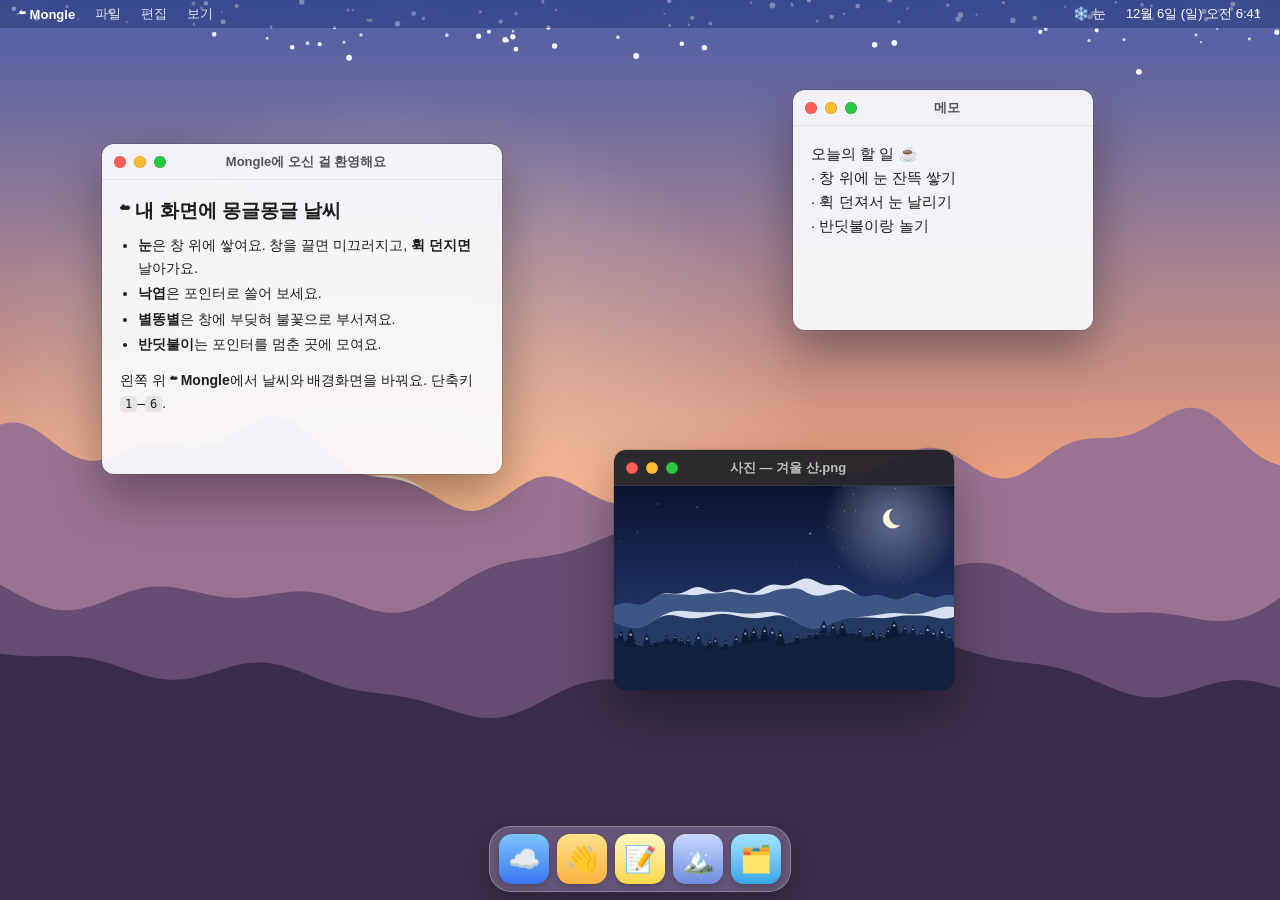
==== play/index.html @ 0a2ac323 "소개 사이트 추가, 웹 데모를 /play로 이동 - 랜딩 페이지: 라이브 데모, 효과 카드 애니메이션, 배경화면 갤러리, 설치 방법, FAQ - 배경화면 코드를 play/scene" ====
<!DOCTYPE html>
<html lang="ko">
<head>
  <meta charset="UTF-8" />
  <meta name="viewport" content="width=device-width, initial-scale=1, viewport-fit=cover" />
  <title>Mongle — 내 화면에 몽글몽글 날씨</title>
  <meta name="description" content="창 위에 쌓이는 눈, 포인터로 쓸리는 낙엽, 부서지는 별똥별. 브라우저에서 바로 즐기는 데스크탑 날씨." />
  <link rel="stylesheet" href="style.css" />
</head>
<body>
  <canvas id="wallpaper"></canvas>
  <div id="desktop">
    <div id="ground"></div>
  </div>

  <div id="dock"></div>

  <canvas id="fx"></canvas>

  <header id="menubar">
    <button id="logo" class="mb-item mb-strong" aria-haspopup="true">☁︎ Mongle</button>
    <span class="mb-item mb-dim">파일</span>
    <span class="mb-item mb-dim">편집</span>
    <span class="mb-item mb-dim">보기</span>
    <div class="mb-spacer"></div>
    <button id="mb-effect" class="mb-item" title="날씨 바꾸기"></button>
    <span id="clock" class="mb-item"></span>
  </header>

  <section id="panel" hidden>
    <h3>날씨</h3>
    <div id="effects" class="grid-effects"></div>
    <h3>배경화면</h3>
    <div id="scenes" class="grid-scenes"></div>
    <h3>세기</h3>
    <input id="intensity" type="range" min="0.3" max="2" step="0.1" value="1" />
    <div class="panel-actions">
      <button id="add-win">창 추가</button>
      <button id="clear-all">모두 치우기</button>
    </div>
    <p class="hint">단축키: 1–6 효과 · 0 일시 정지 · N 창 추가</p>
  </section>

  <script src="scenes.js"></script>
  <script src="app.js"></script>
</body>
</html>
---- play/style.css ----
* { box-sizing: border-box; }
html, body {
  margin: 0; height: 100%; overflow: hidden;
  font-family: -apple-system, BlinkMacSystemFont, "Apple SD Gothic Neo", "Pretendard", "Segoe UI", "Malgun Gothic", sans-serif;
  background: #0b1022; color: #1d1d1f;
  -webkit-font-smoothing: antialiased;
  user-select: none;
}
button { font: inherit; cursor: pointer; }

#wallpaper, #fx { position: fixed; inset: 0; width: 100vw; height: 100vh; display: block; }
#wallpaper { z-index: 0; }
#fx { z-index: 9000; pointer-events: none; }
#desktop { position: fixed; inset: 0; z-index: 1; }
#ground { position: absolute; left: 0; right: 0; bottom: 0; height: 0; z-index: 2; }

canvas.pile { position: absolute; left: 0; bottom: 100%; pointer-events: none; display: block; }

/* ---------- menu bar ---------- */
#menubar {
  position: fixed; top: 0; left: 0; right: 0; height: 28px; z-index: 9500;
  display: flex; align-items: center; gap: 2px; padding: 0 10px;
  background: rgba(20, 22, 35, .28);
  backdrop-filter: blur(22px) saturate(160%); -webkit-backdrop-filter: blur(22px) saturate(160%);
  color: #fff; font-size: 13px;
}
.mb-item { background: none; border: 0; color: inherit; padding: 3px 9px; border-radius: 5px; white-space: nowrap; }
button.mb-item:hover, button.mb-item.open { background: rgba(255,255,255,.18); }
.mb-strong { font-weight: 700; }
.mb-dim { opacity: .85; }
.mb-spacer { flex: 1; }
@media (max-width: 600px) { .mb-dim { display: none; } }

/* ---------- panel ---------- */
#panel {
  position: fixed; top: 34px; left: 8px; z-index: 9600; width: 372px; max-width: calc(100vw - 16px);
  max-height: calc(100vh - 44px); overflow: auto;
  padding: 14px 16px 12px; border-radius: 14px;
  background: rgba(28, 30, 44, .72); color: #fff;
  backdrop-filter: blur(30px) saturate(170%); -webkit-backdrop-filter: blur(30px) saturate(170%);
  border: 1px solid rgba(255,255,255,.14);
  box-shadow: 0 20px 60px rgba(0,0,0,.45);
}
#panel[hidden] { display: none; }
#panel h3 { margin: 4px 0 8px; font-size: 12px; font-weight: 600; opacity: .7; letter-spacing: .02em; }
#panel h3:not(:first-child) { margin-top: 14px; }

.grid-effects { display: grid; grid-template-columns: repeat(4, 1fr); gap: 6px; }
.grid-effects button {
  display: flex; flex-direction: column; align-items: center; gap: 3px;
  padding: 9px 4px 7px; border-radius: 10px; border: 1px solid rgba(255,255,255,.08);
  background: rgba(255,255,255,.07); color: #fff; font-size: 11.5px;
}
.grid-effects button span { font-size: 21px; line-height: 1; }
.grid-effects button:hover { background: rgba(255,255,255,.14); }
.grid-effects button.active { background: #3a78f2; border-color: #6b9bff; }

.grid-scenes { display: grid; grid-template-columns: repeat(3, 1fr); gap: 8px; }
.grid-scenes button { padding: 0; border: 2px solid transparent; border-radius: 9px; background: none; color: #fff; overflow: hidden; position: relative; }
.grid-scenes button canvas { display: block; width: 100%; aspect-ratio: 16/10; }
.grid-scenes button em {
  position: absolute; left: 0; right: 0; bottom: 0; padding: 10px 6px 4px; font-style: normal; font-size: 11px; text-align: left;
  background: linear-gradient(transparent, rgba(0,0,0,.55));
}
.grid-scenes button.active { border-color: #6b9bff; }

#intensity { width: 100%; accent-color: #3a78f2; }
.panel-actions { display: flex; gap: 8px; margin-top: 12px; }
.panel-actions button {
  flex: 1; padding: 8px; border-radius: 9px; border: 1px solid rgba(255,255,255,.12);
  background: rgba(255,255,255,.1); color: #fff; font-size: 13px;
}
.panel-actions button:hover { background: rgba(255,255,255,.18); }
.hint { margin: 10px 0 0; font-size: 11px; opacity: .55; }

/* ---------- windows ---------- */
.win {
  position: absolute; left: 0; top: 0;
  background: rgba(250, 250, 252, .94);
  border-radius: 12px;
  box-shadow: 0 0 0 .5px rgba(0,0,0,.25), 0 22px 50px rgba(0,0,0,.35);
  display: flex; flex-direction: column;
  will-change: transform;
}
.win.dark { background: rgba(32, 33, 40, .94); color: #eee; }
.titlebar {
  height: 36px; flex: none; display: flex; align-items: center; gap: 8px; padding: 0 12px;
  cursor: grab; touch-action: none;
  border-bottom: 1px solid rgba(0,0,0,.07);
}
.win.dark .titlebar { border-bottom-color: rgba(255,255,255,.06); }
.win.dragging .titlebar { cursor: grabbing; }
.lights { display: flex; gap: 8px; }
.lights i { width: 12px; height: 12px; border-radius: 50%; display: block; box-shadow: inset 0 0 0 .5px rgba(0,0,0,.2); }
.lights i:nth-child(1) { background: #ff5f57; cursor: pointer; }
.lights i:nth-child(2) { background: #febc2e; }
.lights i:nth-child(3) { background: #28c840; }
.titlebar .title { flex: 1; text-align: center; font-size: 13px; font-weight: 600; opacity: .75; margin-right: 52px; white-space: nowrap; overflow: hidden; text-overflow: ellipsis; }
.win-content { flex: 1; overflow: auto; padding: 16px 18px; font-size: 14px; line-height: 1.6; border-radius: 0 0 12px 12px; user-select: text; }
.win-content h2 { margin: 0 0 8px; font-size: 19px; }
.win-content ul { margin: 6px 0; padding-left: 18px; }
.win-content li { margin: 3px 0; }
.win-content kbd { font: 12px ui-monospace, Menlo, monospace; padding: 1px 5px; border-radius: 4px; background: rgba(0,0,0,.07); }
.note { outline: none; min-height: 100%; font-size: 15px; }
.photo { position: absolute; inset: 36px 0 0 0; border-radius: 0 0 12px 12px; overflow: hidden; }
.photo canvas { width: 100%; height: 100%; display: block; }
.empty { display: grid; place-items: center; height: 100%; opacity: .45; font-size: 13px; }

/* ---------- dock ---------- */
#dock {
  position: fixed; left: 50%; bottom: 8px; transform: translateX(-50%); z-index: 5000;
  display: flex; gap: 8px; padding: 7px 9px; border-radius: 22px;
  background: rgba(255,255,255,.2);
  backdrop-filter: blur(24px) saturate(170%); -webkit-backdrop-filter: blur(24px) saturate(170%);
  border: 1px solid rgba(255,255,255,.28);
  box-shadow: 0 10px 30px rgba(0,0,0,.25);
}
#dock button {
  width: 50px; height: 50px; border-radius: 13px; border: 0; font-size: 26px;
  display: grid; place-items: center; transition: transform .15s;
  box-shadow: 0 2px 6px rgba(0,0,0,.2);
}
#dock button:hover { transform: translateY(-6px) scale(1.08); }
@media (max-width: 600px) { #dock button { width: 42px; height: 42px; font-size: 22px; } }

/* ---------- inside the Mac app: transparent overlay only ---------- */
html.native, html.native body { background: transparent; }
html.native #menubar, html.native #panel, html.native #dock,
html.native #desktop, html.native #wallpaper { display: none; }
#piles { position: fixed; inset: 0; width: 100vw; height: 100vh; z-index: 8999; pointer-events: none; }
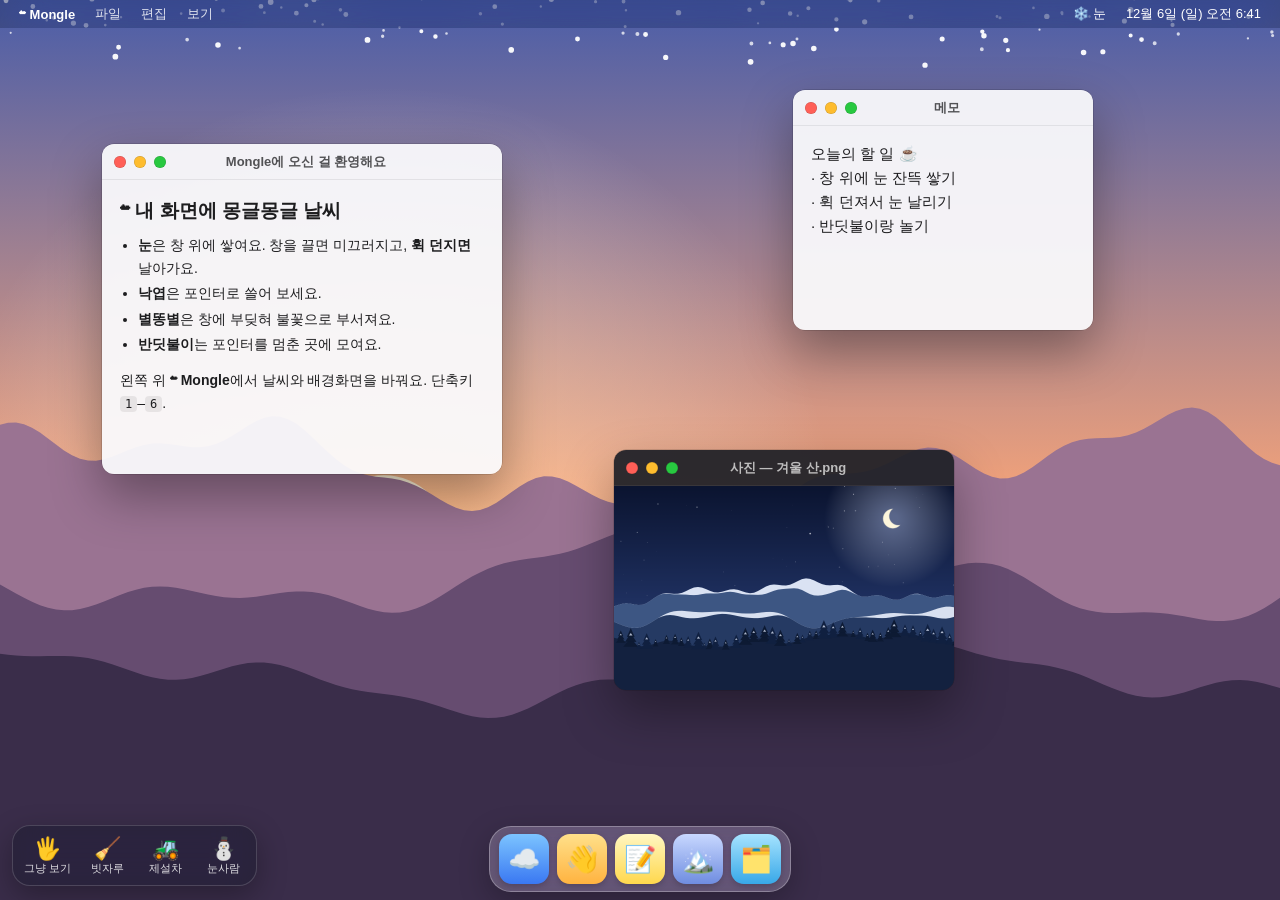
==== commit e739c621: "눈놀이 추가: 빗자루, 제설차, 눈덩이 굴리기, 눈사람 - 🧹 빗자루: 누른 채로 쓸면 쌓인 눈과 낙엽이 날아감 - 🚜 제설차: 창 위·바닥을 따라 달리며 눈을 밀어 가장자리로 쏟" ====
--- a/play/index.html
+++ b/play/index.html
@@ -38,10 +38,14 @@
       <button id="add-win">창 추가</button>
       <button id="clear-all">모두 치우기</button>
     </div>
-    <p class="hint">단축키: 1–6 효과 · 0 일시 정지 · N 창 추가</p>
+    <p class="hint">단축키: 1–6 효과 · 0 일시 정지 · N 창 추가<br>눈놀이: B 빗자루 · P 제설차 · S 눈사람 · Esc 그만</p>
   </section>
+
+  <div id="toolbar"></div>
+  <div id="toast"></div>
 
   <script src="scenes.js"></script>
   <script src="app.js"></script>
+  <script src="tools.js"></script>
 </body>
 </html>
--- a/play/style.css
+++ b/play/style.css
@@ -128,3 +128,43 @@
 html.native #menubar, html.native #panel, html.native #dock,
 html.native #desktop, html.native #wallpaper { display: none; }
 #piles { position: fixed; inset: 0; width: 100vw; height: 100vh; z-index: 8999; pointer-events: none; }
+
+/* ---------- snow play toolbar ---------- */
+#toolbar {
+  position: fixed; left: 12px; bottom: 14px; z-index: 9600;
+  display: flex; gap: 4px; padding: 5px; border-radius: 18px;
+  background: rgba(28, 30, 44, .55); border: 1px solid rgba(255,255,255,.16);
+  backdrop-filter: blur(22px) saturate(160%); -webkit-backdrop-filter: blur(22px) saturate(160%);
+  box-shadow: 0 10px 30px rgba(0,0,0,.3);
+}
+#toolbar button {
+  display: flex; flex-direction: column; align-items: center; gap: 1px; min-width: 54px;
+  padding: 6px 6px 4px; border: 0; border-radius: 13px; background: none; color: #fff;
+}
+#toolbar button span { font-size: 22px; line-height: 1.1; }
+#toolbar button em { font-style: normal; font-size: 10.5px; opacity: .85; white-space: nowrap; }
+#toolbar button:hover { background: rgba(255,255,255,.14); }
+#toolbar button.active { background: #3a78f2; }
+#toolbar button.done { background: rgba(255,255,255,.92); color: #1d1d1f; margin-left: 4px; }
+@media (max-width: 600px) { #toolbar { bottom: 74px; } }
+
+#toast {
+  position: fixed; top: 44px; left: 50%; transform: translate(-50%, -8px); z-index: 9700;
+  padding: 10px 18px; border-radius: 14px; font-size: 14px; color: #fff; pointer-events: none;
+  background: rgba(28, 30, 44, .78); backdrop-filter: blur(20px); -webkit-backdrop-filter: blur(20px);
+  opacity: 0; transition: opacity .25s, transform .25s; max-width: calc(100vw - 32px); text-align: center;
+}
+#toast.show { opacity: 1; transform: translate(-50%, 0); }
+
+html.tool-broom, html.tool-broom * { cursor: none !important; }
+html.tool-plow #desktop, html.tool-plow .win, html.tool-plow .win * { cursor: copy !important; }
+html.tool-ball #desktop, html.tool-ball .win, html.tool-ball .win * { cursor: grab !important; }
+html.playing .win-content { user-select: none; }
+
+/* Mac app: toolbar only while playing, centred under the menu bar */
+html.native #toolbar { display: none; }
+html.native.playing #toolbar { display: flex; left: 50%; bottom: auto; top: 40px; transform: translateX(-50%); }
+html.native #toast { top: 112px; }
+html.native.tool-broom, html.native.tool-broom * { cursor: none !important; }
+html.native.tool-plow, html.native.tool-plow * { cursor: copy !important; }
+html.native.tool-ball, html.native.tool-ball * { cursor: grab !important; }
